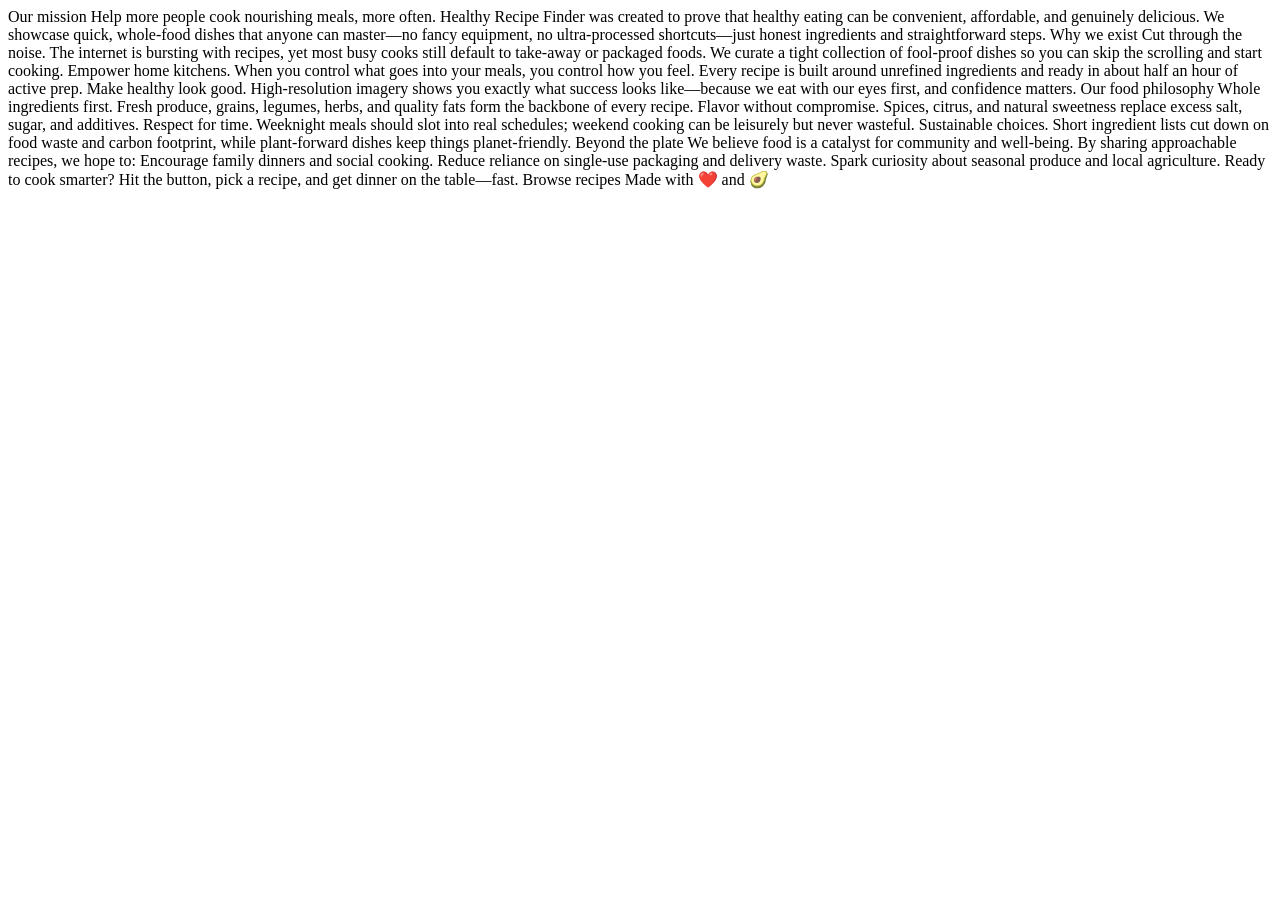
==== about.html @ 2f1dafc4 "After first stream" ====
<!DOCTYPE html>
<html lang="en">
<head>
  <meta charset="UTF-8">
  <meta name="viewport" content="width=device-width, initial-scale=1.0">

  <link rel="icon" type="image/png" sizes="32x32" href="./assets/images/favicon-32x32.png">
  
  <title>Frontend Mentor | Recipe finder website</title>
</head>
<body>

  Our mission

  Help more people cook nourishing meals, more often.

  Healthy Recipe Finder was created to prove that healthy 
  eating can be convenient, affordable, and genuinely delicious. 

  We showcase quick, whole-food dishes that anyone can master—no 
  fancy equipment, no ultra-processed shortcuts—just honest 
  ingredients and straightforward steps.

  Why we exist

  Cut through the noise. 
  The internet is bursting with recipes, yet most busy cooks 
  still default to take-away or packaged foods. We curate a 
  tight collection of fool-proof dishes so you can skip the 
  scrolling and start cooking.

  Empower home kitchens. 
  When you control what goes into your meals, you control how 
  you feel. Every recipe is built around unrefined ingredients 
  and ready in about half an hour of active prep.

  Make healthy look good. 
  High-resolution imagery shows you exactly what success looks 
  like—because we eat with our eyes first, and confidence matters.

  Our food philosophy

  Whole ingredients first. 
  Fresh produce, grains, legumes, herbs, and quality fats form the 
  backbone of every recipe.

  Flavor without compromise. 
  Spices, citrus, and natural sweetness replace excess salt, sugar, 
  and additives.

  Respect for time. 
  Weeknight meals should slot into real schedules; weekend cooking 
  can be leisurely but never wasteful.

  Sustainable choices. 
  Short ingredient lists cut down on food waste and carbon footprint, 
  while plant-forward dishes keep things planet-friendly.

  Beyond the plate

  We believe food is a catalyst for community and well-being. 
  By sharing approachable recipes, we hope to:

  Encourage family dinners and social cooking.
  Reduce reliance on single-use packaging and delivery waste.
  Spark curiosity about seasonal produce and local agriculture.

  Ready to cook smarter?

  Hit the button, pick a recipe, and get dinner on the table—fast.

  Browse recipes

  Made with ❤️ and 🥑

</body>
</html>
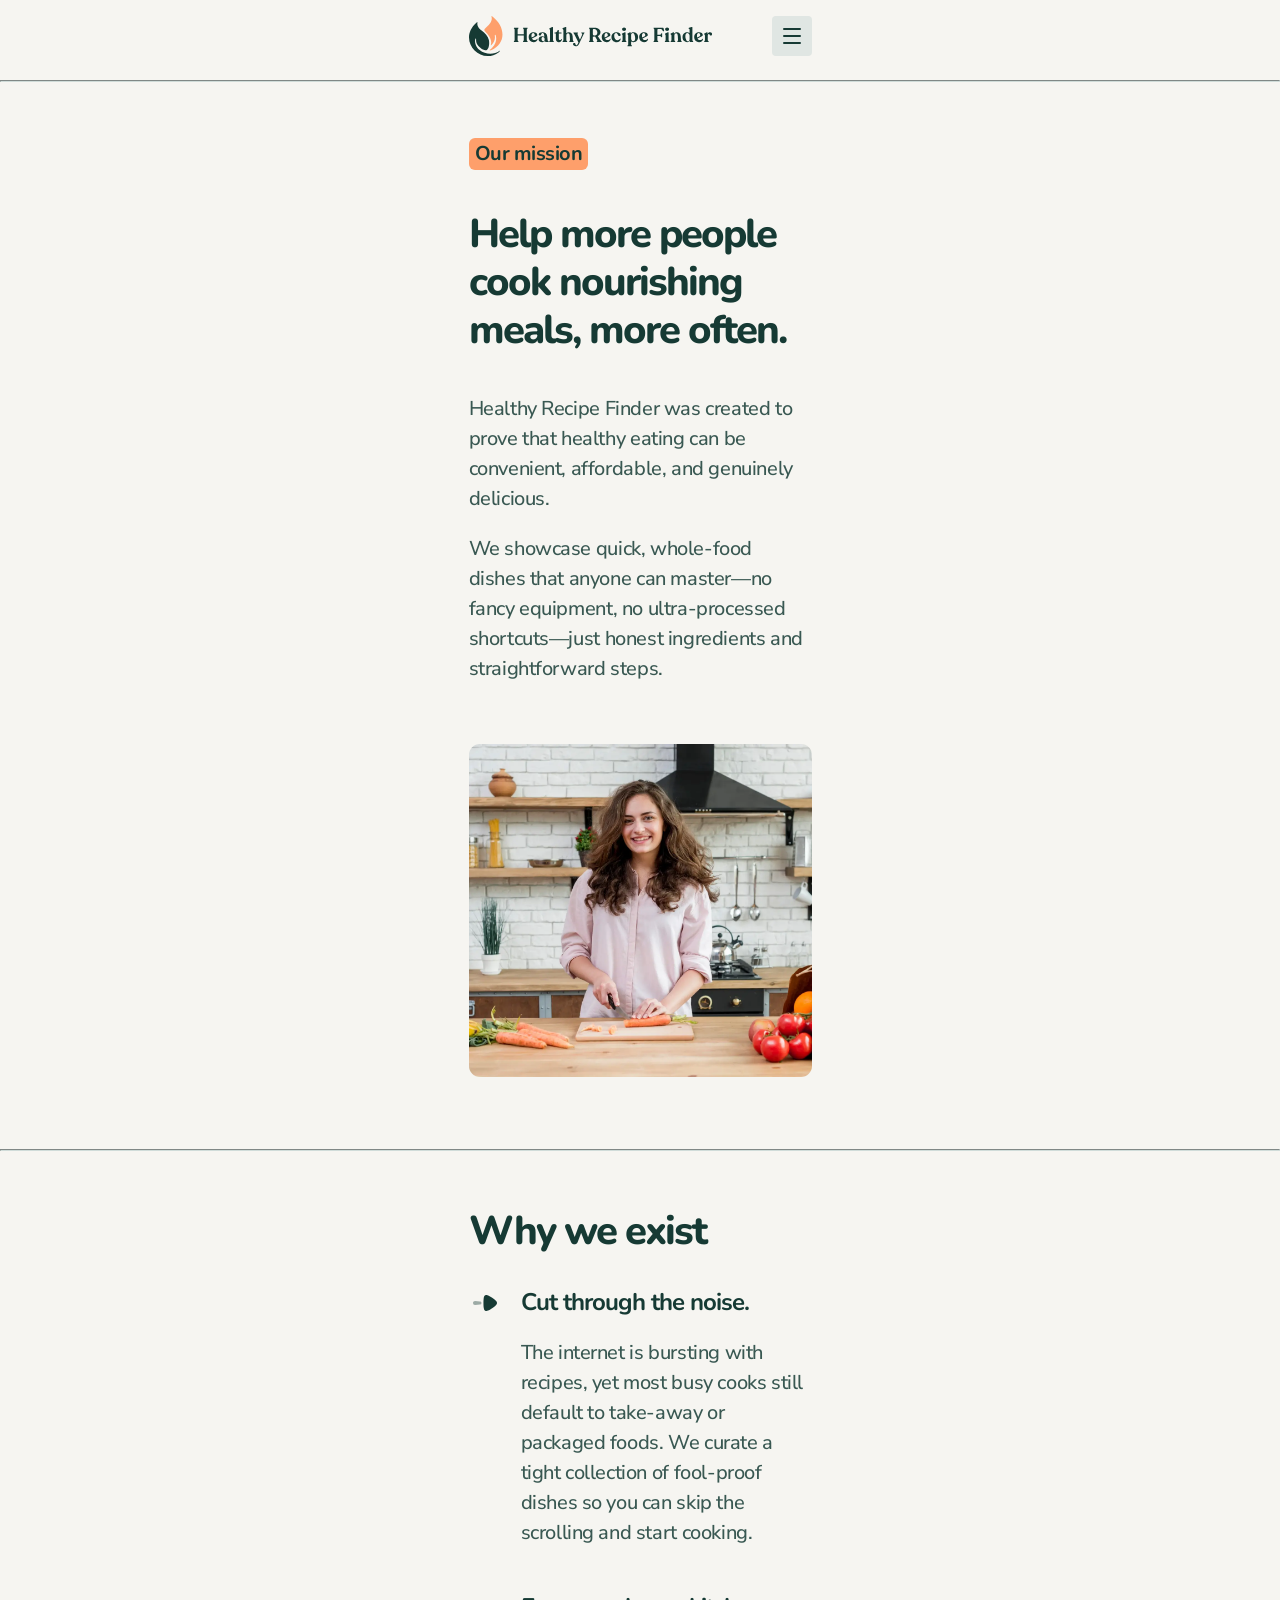
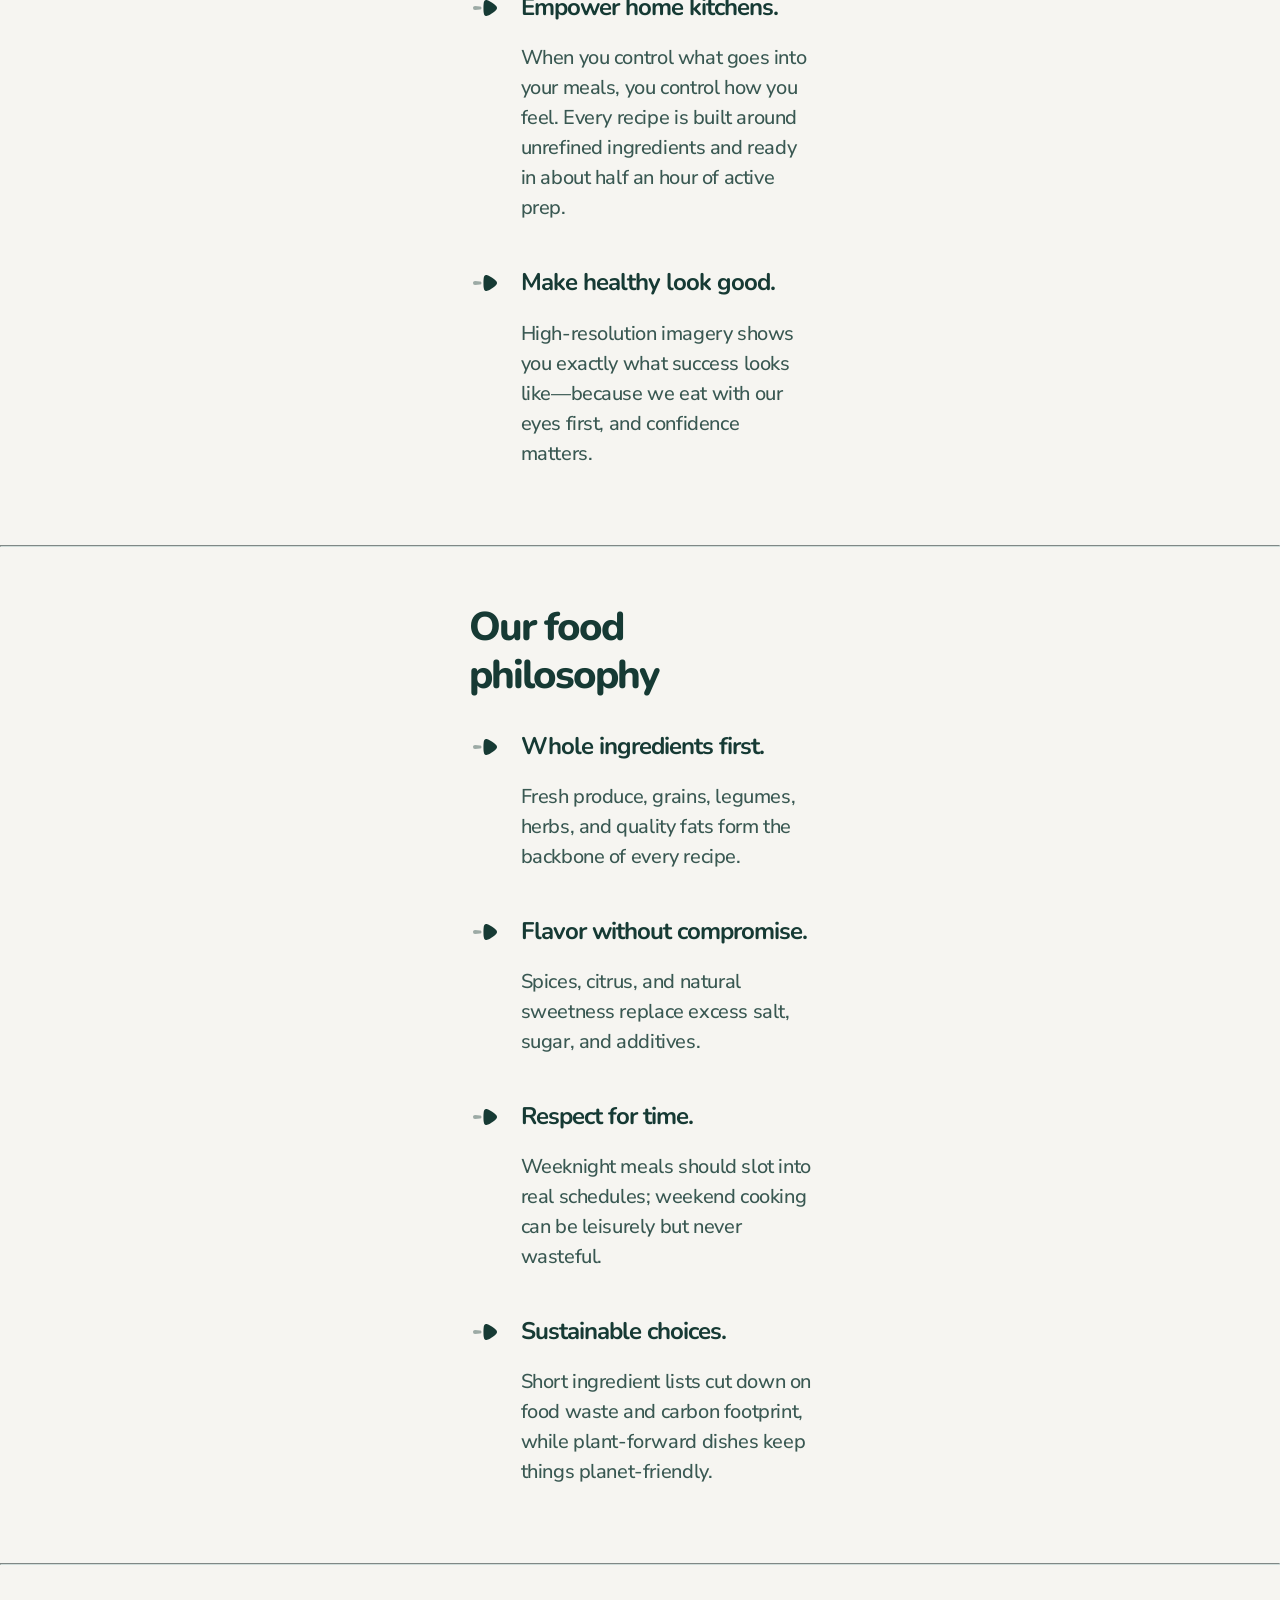
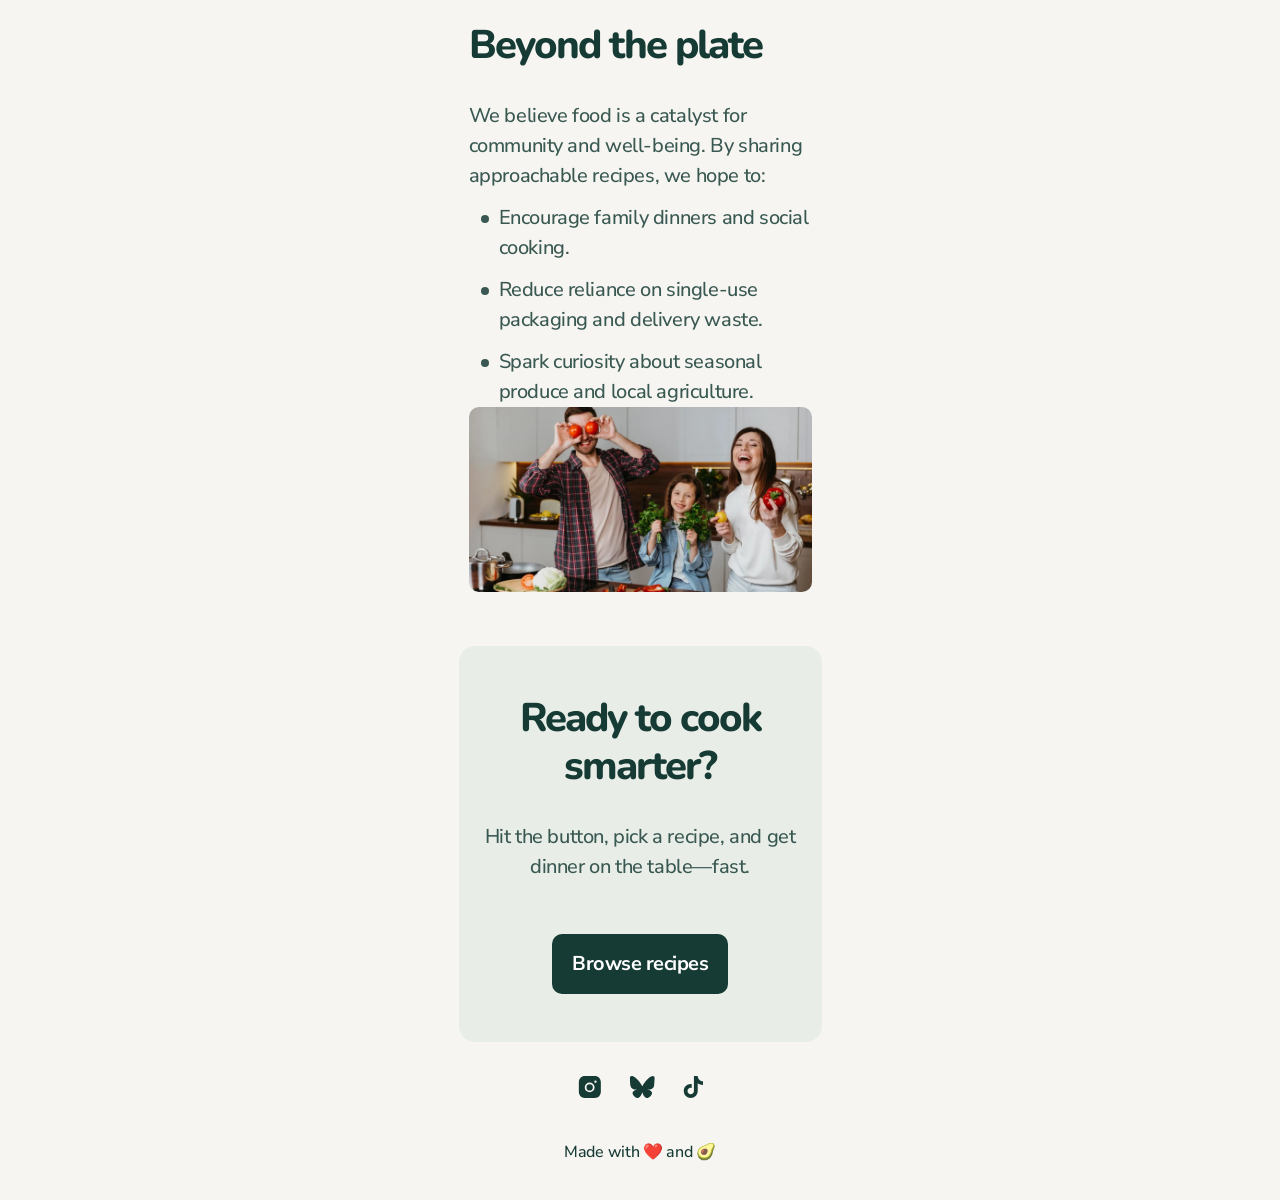
==== commit 4d0b2893: "After first stream _6" ====
--- a/about.html
+++ b/about.html
@@ -1,77 +1,191 @@
-<!DOCTYPE html>
+<!doctype html>
 <html lang="en">
-<head>
-  <meta charset="UTF-8">
-  <meta name="viewport" content="width=device-width, initial-scale=1.0">
+  <head>
+    <meta charset="UTF-8" />
+    <meta name="viewport" content="width=device-width, initial-scale=1.0" />
 
-  <link rel="icon" type="image/png" sizes="32x32" href="./assets/images/favicon-32x32.png">
-  
-  <title>Frontend Mentor | Recipe finder website</title>
-</head>
-<body>
+    <link
+      rel="icon"
+      type="image/png"
+      sizes="32x32"
+      href="./assets/images/favicon-32x32.png"
+    />
+    <link rel="preconnect" href="https://fonts.googleapis.com" />
+    <link rel="preconnect" href="https://fonts.gstatic.com" crossorigin />
+    <link
+      href="https://fonts.googleapis.com/css2?family=Nunito+Sans:ital,opsz,wght@0,6..12,200..1000;1,6..12,200..1000&family=Nunito:ital,wght@0,200..1000;1,200..1000&display=swap"
+      rel="stylesheet"
+    />
 
-  Our mission
+    <link rel="stylesheet" href="./css/style.css" />
 
-  Help more people cook nourishing meals, more often.
+    <title>Frontend Mentor | Recipe finder website</title>
+  </head>
 
-  Healthy Recipe Finder was created to prove that healthy 
-  eating can be convenient, affordable, and genuinely delicious. 
+  <body class="nunito-sans about-page">
+    <!-- #region Header -->
+    <header class="conteiner">
+      <img src="./assets/images/logo.svg" alt="Recipe finder logo" />
+      <button>
+        <img src="./assets/images/icon-hamburger-menu.svg" alt="Menu" />
+      </button>
+    </header>
+    <!-- #endregion -->
+    <hr />
+    <main>
+      <section class="conteiner hero">
+        <div>
+          <hgroup>
+            <h1 class="nunito">Our mission</h1>
+            <p class="nunito">
+              Help more people cook nourishing meals, more often.
+            </p>
+          </hgroup>
+          <p>
+            Healthy Recipe Finder was created to prove that healthy eating can
+            be convenient, affordable, and genuinely delicious.
+          </p>
+          <p>
+            We showcase quick, whole-food dishes that anyone can master—no fancy
+            equipment, no ultra-processed shortcuts—just honest ingredients and
+            straightforward steps.
+          </p>
+        </div>
+        <img
+          src="./assets/images/image-about-our-mission-large.webp"
+          width="343"
+          alt=""
+        />
+      </section>
+      <hr />
+      <section class="conteiner why list">
+        <h2 class="nunito">Why we exist</h2>
 
-  We showcase quick, whole-food dishes that anyone can master—no 
-  fancy equipment, no ultra-processed shortcuts—just honest 
-  ingredients and straightforward steps.
+        <ul>
+          <li>
+            <h3 class="nunito">Cut through the noise.</h3>
+            <p>
+              The internet is bursting with recipes, yet most busy cooks still
+              default to take-away or packaged foods. We curate a tight
+              collection of fool-proof dishes so you can skip the scrolling and
+              start cooking.
+            </p>
+          </li>
 
-  Why we exist
+          <li>
+            <h3 class="nunito">Empower home kitchens.</h3>
+            <p>
+              When you control what goes into your meals, you control how you
+              feel. Every recipe is built around unrefined ingredients and ready
+              in about half an hour of active prep.
+            </p>
+          </li>
 
-  Cut through the noise. 
-  The internet is bursting with recipes, yet most busy cooks 
-  still default to take-away or packaged foods. We curate a 
-  tight collection of fool-proof dishes so you can skip the 
-  scrolling and start cooking.
+          <li>
+            <h3 class="nunito">Make healthy look good.</h3>
+            <p>
+              High-resolution imagery shows you exactly what success looks
+              like—because we eat with our eyes first, and confidence matters.
+            </p>
+          </li>
+        </ul>
+      </section>
+      <hr />
+      <section class="conteiner our list">
+        <h2 class="nunito">Our food philosophy</h2>
+        <ul>
+          <li>
+            <h3 class="nunito">Whole ingredients first.</h3>
+            <p>
+              Fresh produce, grains, legumes, herbs, and quality fats form the
+              backbone of every recipe.
+            </p>
+          </li>
 
-  Empower home kitchens. 
-  When you control what goes into your meals, you control how 
-  you feel. Every recipe is built around unrefined ingredients 
-  and ready in about half an hour of active prep.
+          <li>
+            <h3 class="nunito">Flavor without compromise.</h3>
+            <p>
+              Spices, citrus, and natural sweetness replace excess salt, sugar,
+              and additives.
+            </p>
+          </li>
 
-  Make healthy look good. 
-  High-resolution imagery shows you exactly what success looks 
-  like—because we eat with our eyes first, and confidence matters.
+          <li>
+            <h3 class="nunito">Respect for time.</h3>
+            <p>
+              Weeknight meals should slot into real schedules; weekend cooking
+              can be leisurely but never wasteful.
+            </p>
+          </li>
 
-  Our food philosophy
+          <li>
+            <h3 class="nunito">Sustainable choices.</h3>
+            <p>
+              Short ingredient lists cut down on food waste and carbon
+              footprint, while plant-forward dishes keep things planet-friendly.
+            </p>
+          </li>
+        </ul>
+      </section>
+      <hr />
+      <section class="conteiner beyond">
+        <div>
+          <h2 class="nunito">Beyond the plate</h2>
 
-  Whole ingredients first. 
-  Fresh produce, grains, legumes, herbs, and quality fats form the 
-  backbone of every recipe.
+          <p>
+            We believe food is a catalyst for community and well-being. By
+            sharing approachable recipes, we hope to:
+          </p>
+          <ul>
+            <li>
+              Encourage family dinners and social cooking.
+            </li>
+            <li>
+              Reduce reliance on single-use packaging and delivery waste.
+            </li>
+            <li>
+              Spark curiosity about seasonal produce and local agriculture.
+            </li>
+          </ul>
+        </div>
+        <img
+          src="./assets/images/image-about-beyond-the-plate-large.webp"
+          width="343"
+          alt=""
+        />
+      </section>
 
-  Flavor without compromise. 
-  Spices, citrus, and natural sweetness replace excess salt, sugar, 
-  and additives.
+      <section class="conteiner ready">
+        <div>
+          <h2 class="nunito">Ready to cook smarter?</h2>
 
-  Respect for time. 
-  Weeknight meals should slot into real schedules; weekend cooking 
-  can be leisurely but never wasteful.
+          <p>
+            Hit the button, pick a recipe, and get dinner on the table—fast.
+          </p>
+        </div>
 
-  Sustainable choices. 
-  Short ingredient lists cut down on food waste and carbon footprint, 
-  while plant-forward dishes keep things planet-friendly.
+        <a class="btn" href="./recipes.html#all-recipes">Browse recipes</a>
+      </section>
+    </main>
+    <!-- #endregion -->
 
-  Beyond the plate
-
-  We believe food is a catalyst for community and well-being. 
-  By sharing approachable recipes, we hope to:
-
-  Encourage family dinners and social cooking.
-  Reduce reliance on single-use packaging and delivery waste.
-  Spark curiosity about seasonal produce and local agriculture.
-
-  Ready to cook smarter?
-
-  Hit the button, pick a recipe, and get dinner on the table—fast.
-
-  Browse recipes
-
-  Made with ❤️ and 🥑
-
-</body>
-</html>+    <!-- #region Footer -->
+    <footer class="conteiner">
+      <ul>
+        <li>
+          <a href="#"
+            ><img src="./assets/images/icon-instagram.svg" alt=""
+          /></a>
+        </li>
+        <li>
+          <a href="#"><img src="./assets/images/icon-bluesky.svg" alt="" /></a>
+        </li>
+        <li>
+          <a href="#"><img src="./assets/images/icon-tiktok.svg" alt="" /></a>
+        </li>
+      </ul>
+      <p>Made with ❤️ and 🥑</p>
+    </footer>
+    <!-- #endregion -->
+  </body>
+</html>
--- a/css/style.css
+++ b/css/style.css
@@ -0,0 +1,463 @@
+:root {
+  --neutral-0: #ffffff;
+  --neutral-100: #f6f5f1;
+  --neutral-200: #e0e6e3;
+  --neutral-300: #d0dcd9;
+  --neutral-600: #395852;
+  --neutral-900: #163a34;
+
+  --orange-500: #fe9f6b;
+  --teal-500: #49ac9b;
+  --indigo-500: #697ddb;
+}
+
+/* #region Скидання стилів браузера */
+body,
+h1,
+h2,
+h3,
+hr p {
+  margin: 0;
+  font-weight: 400;
+}
+
+ul,
+ol,
+li {
+  margin: 0;
+  padding: 0;
+  list-style: none;
+}
+
+a {
+  text-decoration: none;
+  color: inherit;
+}
+
+button {
+  border: 0 none transparent;
+  background-color: transparent;
+  cursor: pointer;
+  padding: 0;
+}
+/* #endregion */
+
+.nunito-sans {
+  font-family: "Nunito Sans", sans-serif;
+  font-optical-sizing: auto;
+  font-weight: 500;
+  font-style: normal;
+  font-variation-settings:
+    "wdth" 100,
+    "YTLC" 500;
+}
+
+.nunito {
+  font-family: "Nunito", sans-serif;
+  font-optical-sizing: auto;
+  font-weight: 600;
+  font-style: normal;
+}
+
+.conteiner {
+  /* max-width: 343px; */
+  max-width: 363px;
+  /* border: 3px solid #000; */
+  /* margin: 10px; */
+  /* margin: 0 10px 0 0; */
+  /* margin: 0 auto 0 auto; */
+  /* margin-left: auto; */
+  /* margin-right: auto; */
+  margin-inline: auto;
+  padding-inline: 10px;
+  box-sizing: border-box;
+}
+
+body {
+  background-color: var(--neutral-100);
+  color: var(--neutral-600);
+}
+
+hr {
+  border-color: var(--neutral-300);
+}
+
+h2.nunito {
+  margin-block-end: 32px;
+  font-weight: 800;
+  font-size: 40px;
+  line-height: 120%;
+  letter-spacing: -2px;
+  color: var(--neutral-900);
+}
+
+h3.nunito {
+  margin-block-end: 12px;
+  font-weight: 700;
+  font-size: 24px;
+  line-height: 130%;
+  letter-spacing: -1px;
+  color: var(--neutral-900);
+}
+
+p {
+  font-size: 20px;
+  line-height: 150%;
+  letter-spacing: -0.4px;
+}
+
+a.btn {
+  padding-inline: 10px;
+  box-sizing: border-box;
+  display: inline-block;
+  align-content: center;
+  max-width: 100%;
+  min-width: 176px;
+  height: 60px;
+  text-align: center;
+  background: var(--neutral-900);
+  border-radius: 10px;
+  color: var(--neutral-0);
+  font-weight: 700;
+  font-size: 20px;
+  line-height: 140%;
+  letter-spacing: -0.5px;
+  transition: all 0.3s ease;
+
+  &:hover {
+    background: var(--neutral-600);
+  }
+  &:focus {
+    border: 3px solid var(--neutral-0);
+    outline: 2px solid var(--neutral-900);
+  }
+}
+
+header {
+  padding-block-start: 16px;
+  padding-block-end: 16px;
+  display: flex;
+  justify-content: space-between;
+  align-items: center;
+  button {
+    width: 40px;
+    height: 40px;
+    background: var(--neutral-200);
+    border-radius: 4px;
+    display: flex;
+    justify-content: center;
+    align-items: center;
+    transition: all 0.3s ease;
+    &:hover {
+      scale: 1.05;
+      rotate: -5deg;
+    }
+    &:focus {
+      border: 3px solid var(--neutral-0);
+      outline: 2px solid var(--neutral-900);
+    }
+  }
+}
+
+.home-page main {
+  .hero {
+    padding-block-start: 48px;
+    margin-block-end: 64px;
+    /* border-block-start: 1px solid var(--neutral-300); */
+    div {
+      margin-block-end: 40px;
+    }
+    h1 {
+      font-weight: 800;
+      font-size: 52px;
+      line-height: 110%;
+      letter-spacing: -2px;
+      color: var(--neutral-900);
+      margin-block-end: 16px;
+      span {
+        /* text-decoration-line: underline;
+                text-decoration-color: var(--orange-500);
+                text-decoration-thickness: 20px;
+                text-underline-offset: 2px; */
+        background-image: url(../assets/images/orange-line.svg);
+        background-repeat: no-repeat;
+        background-size: contain;
+        background-position: center bottom 25%;
+      }
+    }
+    p {
+      margin-block-end: 32px;
+    }
+    & > img {
+      /* width: 343px;
+            height: 200px; */
+      background: #ffffff;
+      box-shadow: 0px 0px 0px 3.45px #ffffff;
+      border-radius: 3px;
+    }
+  }
+  .features {
+    margin-block-end: 64px;
+    /* h2 {
+      margin-block-end: 32px;
+      font-weight: 800;
+      font-size: 40px;
+      line-height: 120%;
+      letter-spacing: -2px;
+      color: var(--neutral-900);
+    } */
+    ul {
+      display: flex;
+      flex-direction: column;
+      row-gap: 24px;
+      column-gap: 32px;
+    }
+    li {
+      min-height: 194px;
+      display: flex;
+      flex-direction: column;
+      justify-content: end;
+      position: relative;
+      padding-block-start: 80px;
+      box-sizing: border-box;
+      &:before {
+        content: "";
+        width: 60px;
+        height: 60px;
+        border-radius: 12px;
+        background: var(--neutral-0);
+        position: absolute;
+        top: 0;
+        left: 0;
+        background-repeat: no-repeat;
+        background-position: center;
+        border: 1px solid var(--neutral-200);
+        box-shadow: 0px 1px 0px var(--neutral-200);
+      }
+      &:nth-child(1):before {
+        background-image: url("../assets/images/icon-whole-food-recipes.svg");
+      }
+      &:nth-child(2):before {
+        background-image: url("../assets/images/icon-minimum-fuss.svg");
+      }
+      &:nth-child(3):before {
+        background-image: url("../assets/images/icon-search-in-seconds.svg");
+      }
+    }
+    h3 {
+      font-weight: 700;
+      font-size: 24px;
+      line-height: 130%;
+      letter-spacing: -1px;
+      color: var(--neutral-900);
+      margin-block-end: 12px;
+    }
+    p {
+      font-size: 20px;
+      line-height: 150%;
+      letter-spacing: -0.4px;
+      color: var(--neutral-600);
+    }
+  }
+  .built {
+    margin-block-end: 64px;
+    div {
+      margin-block-end: 32px;
+      display: flex;
+      flex-direction: column;
+      row-gap: 20px;
+    }
+    /* h2 {
+      font-weight: 800;
+      font-size: 40px;
+      line-height: 120%;
+      letter-spacing: -2px;
+      color: var(--neutral-900);
+    } */
+    p {
+      font-size: 20px;
+      line-height: 150%;
+      letter-spacing: -0.4px;
+      color: var(--neutral-600);
+    }
+    img {
+      border-radius: 10px;
+    }
+  }
+}
+
+.ready {
+  display: flex;
+  flex-direction: column;
+  align-items: center;
+  justify-content: center;
+  gap: 32px;
+  min-height: 353px;
+  background: #e9ede8;
+  border-radius: 16px;
+  text-align: center;
+  padding-block: 48px;
+  h2 {
+    text-align: center;
+    /* font-weight: 800;
+    font-size: 40px;
+    line-height: 120%;
+    letter-spacing: -2px;
+    color: var(--neutral-900);
+    margin-block-end: 12px; */
+  }
+  p {
+    font-size: 20px;
+    line-height: 150%;
+    letter-spacing: -0.4px;
+    color: var(--neutral-600);
+  }
+}
+
+.about-page main {
+  section {
+    padding-block: 48px;
+  }
+  .hero {
+    padding-block-end: 64px;
+    /* border-block-start: 1px solid var(--neutral-300); */
+    display: flex;
+    flex-direction: column;
+    justify-content: center;
+    align-items: flex-start;
+    gap: 40px 64px;
+    hgroup {
+      margin-block-end: 24px;
+    }
+    h1 {
+      margin-block-end: 26px;
+      text-align: center;
+      align-content: center;
+      width: fit-content;
+      padding-inline: 6px;
+      height: 32px;
+
+      background-color: var(--orange-500);
+      border-radius: 6px;
+      font-weight: 700;
+      font-size: 20px;
+      line-height: 140%;
+      letter-spacing: -0.5px;
+      color: var(--neutral-900);
+    }
+    h1 + p {
+      font-weight: 800;
+      font-size: 40px;
+      line-height: 120%;
+      letter-spacing: -2px;
+      color: var(--neutral-900);
+    }
+    div p:not(:last-child) {
+      margin-block-end: 16px;
+    }
+    img {
+      border-radius: 11px;
+    }
+  }
+  .list {
+    ul {
+      display: flex;
+      flex-direction: column;
+      row-gap: 24px;
+    }
+    li {
+      padding-inline-start: 52px;
+      position: relative;
+      &:before {
+        content: "";
+        width: 32px;
+        height: 32px;
+        /* background-color: var(--orange-500); */
+        background-image: url(../assets/images/icon-bullet-point.svg);
+        background-repeat: no-repeat;
+        background-position: center;
+        position: absolute;
+        left: 0;
+        top: 0;
+      }
+    }
+  }
+  .beyond {
+    p {
+      margin-block-end: 12px;
+    }
+    ul {
+      display: flex;
+      flex-direction: column;
+      row-gap: 12px;
+      li {
+        padding-inline-start: 30px;
+        font-size: 20px;
+        line-height: 150%;
+        letter-spacing: -0.4px;
+        position: relative;
+        &:before {
+          content: "";
+          width: 8px;
+          height: 8px;
+          background-color: var(--neutral-600);
+          border-radius: 50%;
+          position: absolute;
+          left: 0;
+          top: 0;
+          transform: translate(150%, 150%);
+        }
+      }
+    }
+    img {
+      border-radius: 10px;
+    }
+  }
+}
+
+footer {
+  padding-block: 32px 20px;
+  box-sizing: border-box;
+  display: flex;
+  flex-direction: column;
+  align-items: center;
+  gap: 24px;
+  ul {
+    display: flex;
+    justify-content: center;
+    align-items: center;
+    gap: 24px;
+    li {
+      min-height: 22px;
+      line-height: 0;
+    }
+    a {
+      border: 2px solid transparent;
+      line-height: 0;
+      /* font-size: 0; */
+      display: block;
+      border-radius: 8px;
+      box-sizing: border-box;
+      &:focus {
+        outline: 2px solid var(--neutral-900);
+      }
+    }
+    a img {
+      display: block;
+      transition: all 0.3s ease;
+      &:hover {
+        opacity: 0.7;
+        scale: 1.05;
+        rotate: -5deg;
+      }
+    }
+  }
+
+  p {
+    /* text-align: center; */
+    font-size: 16px;
+    line-height: 150%;
+    letter-spacing: -0.3px;
+    color: var(--neutral-900);
+  }
+}
